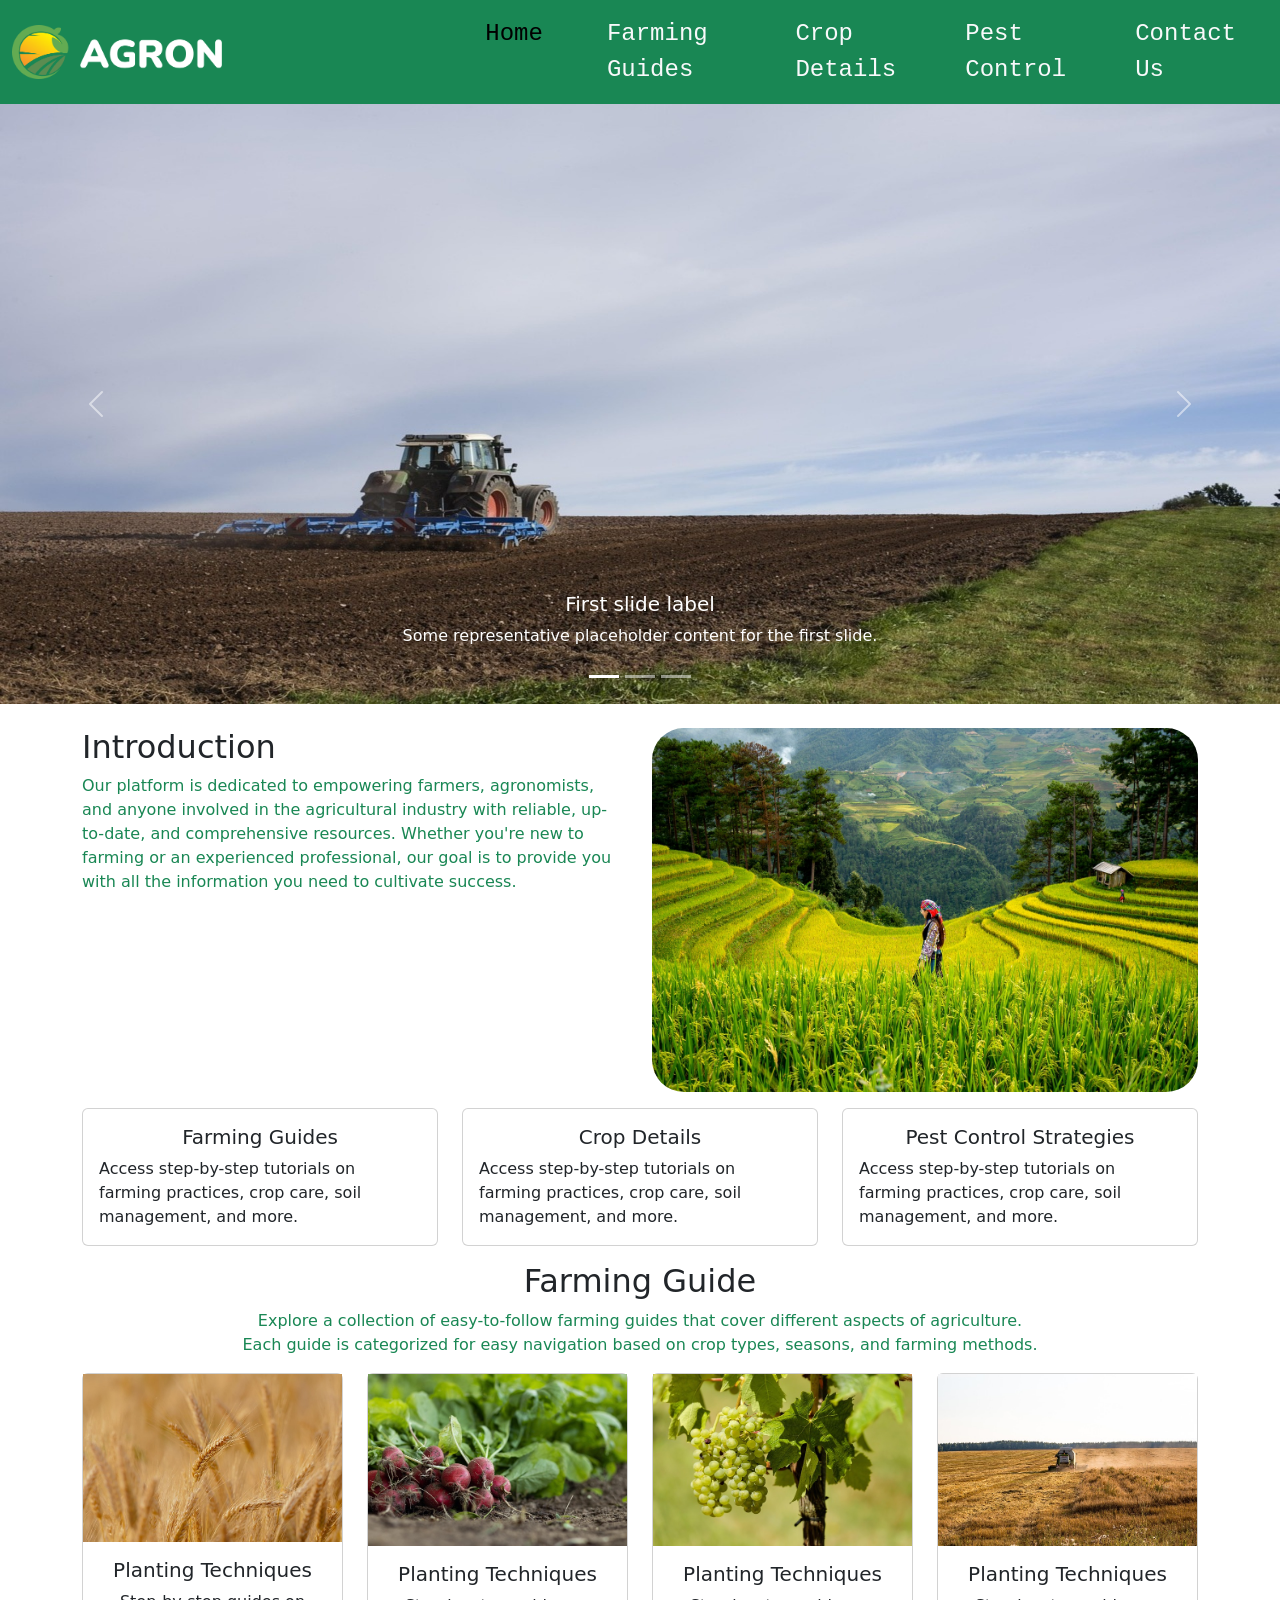
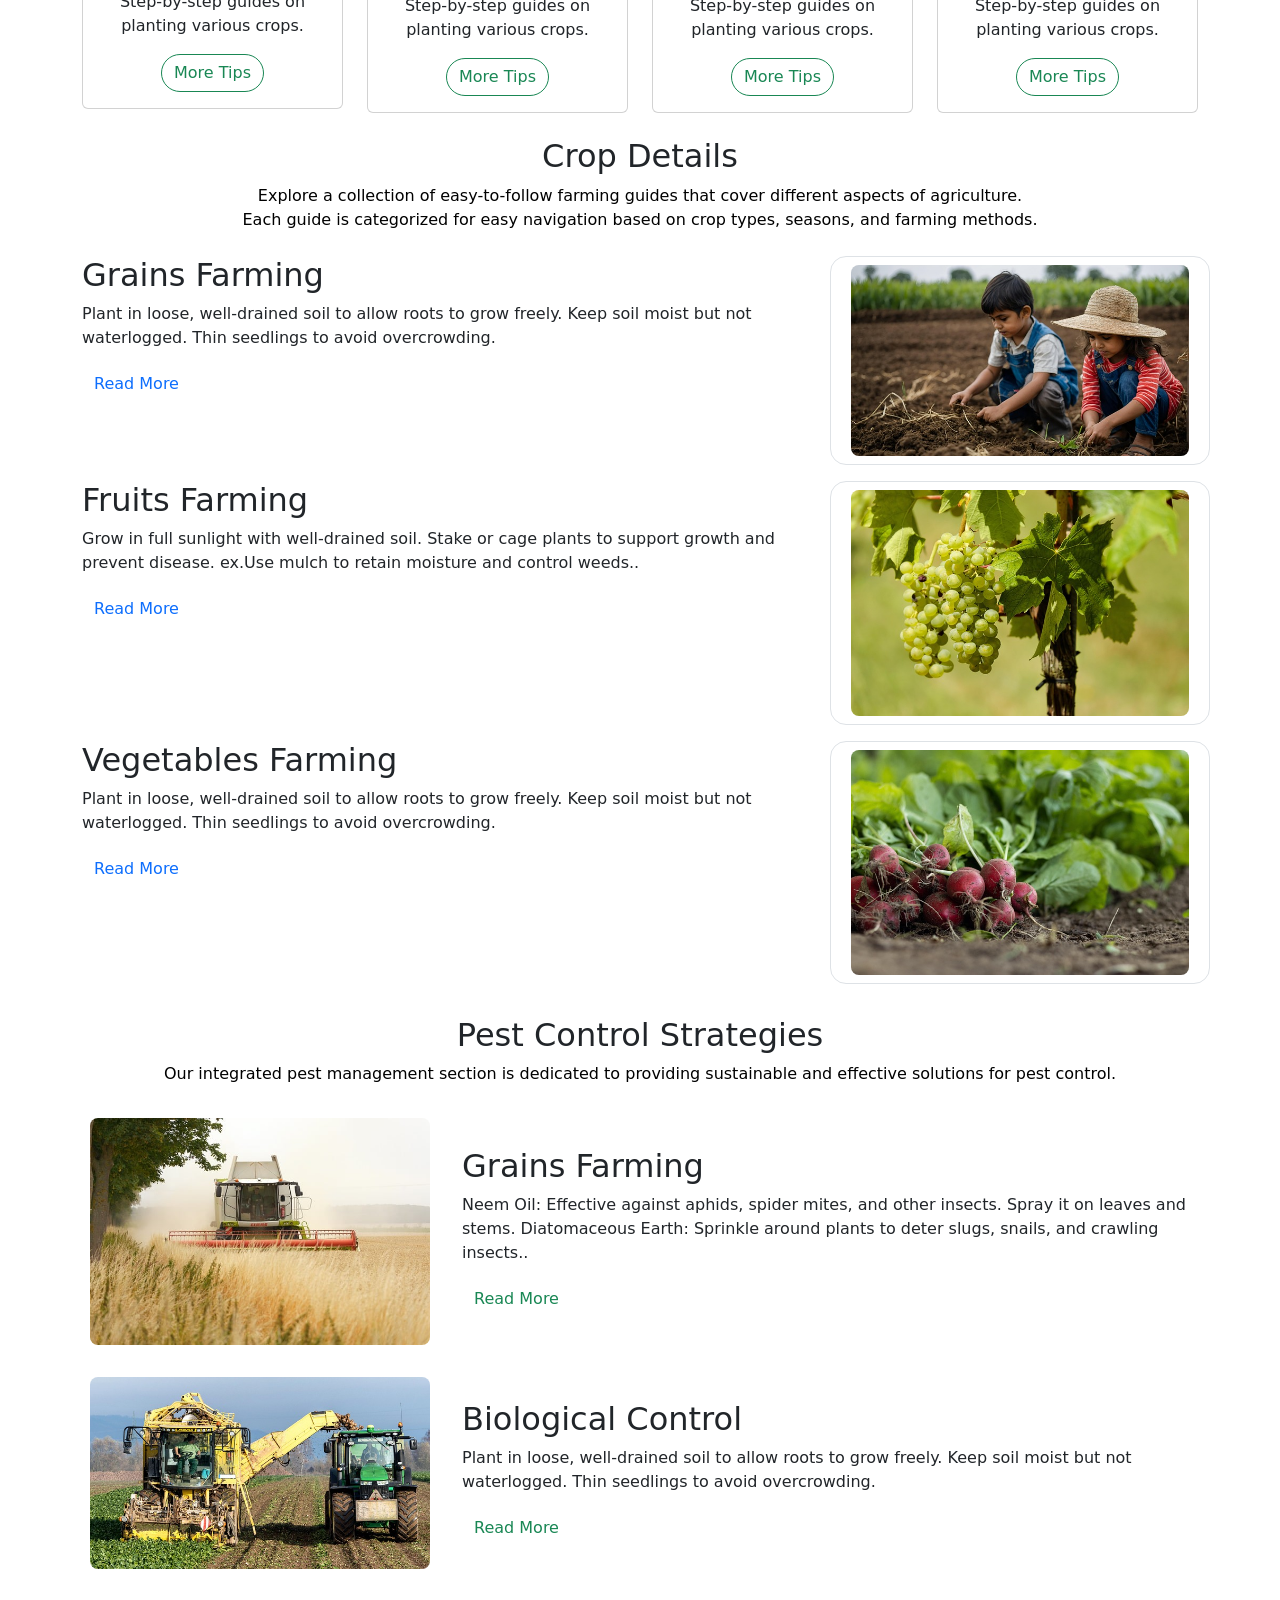
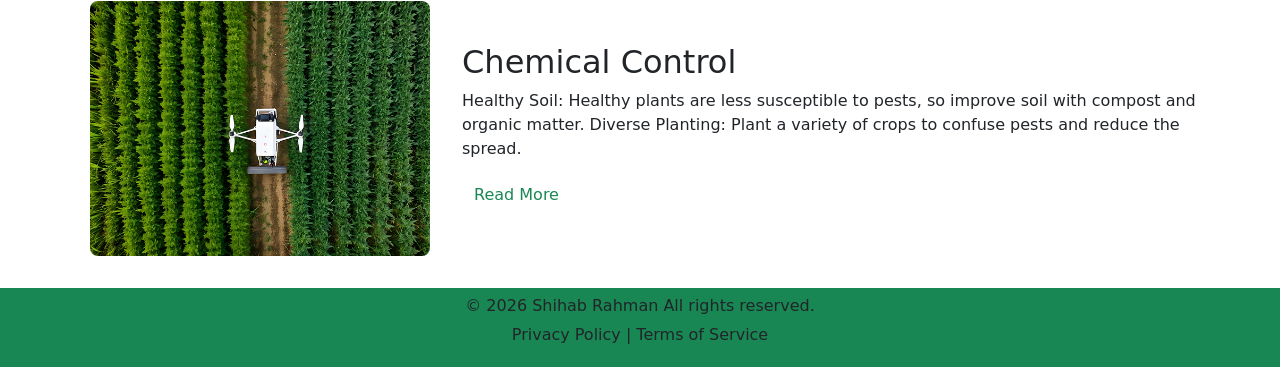
==== index.html @ a9e557a8 "Initial code upload" ====
<!doctype html>
<html lang="en">

<head>
    <meta charset="utf-8">
    <meta name="viewport" content="width=device-width, initial-scale=1">
    <title>AgroFarm Hub</title>
    <link href="https://cdn.jsdelivr.net/npm/bootstrap@5.3.8/dist/css/bootstrap.min.css" rel="stylesheet"
        integrity="sha384-sRIl4kxILFvY47J16cr9ZwB07vP4J8+LH7qKQnuqkuIAvNWLzeN8tE5YBujZqJLB" crossorigin="anonymous">
    <link rel="stylesheet" href="./assets/css/style.css">
</head>

<body>
    <header id="navbar-section" class="bg-success ">
        <nav class="navbar navbar-expand-lg ">
            <div class="container-fluid">
                <a class="navbar-brand" href="#"><img src="./assets/img/logo-light-xl.png" alt="" class="w-50"></a>
                <button class="navbar-toggler" type="button" data-bs-toggle="collapse" data-bs-target="#navbarNav"
                    aria-controls="navbarNav" aria-expanded="false" aria-label="Toggle navigation">
                    <span class="navbar-toggler-icon"></span>
                </button>
                <div class="collapse navbar-collapse" id="navbarNav">
                    <ul class="navbar-nav ms-auto fs-4 font-monospace">
                        <li class="nav-item px-4">
                             <a class="nav-link active" aria-current="page" href="index.html">Home</a>
                        </li>
                        <li class="nav-item px-4">
                            <a class="nav-link text-light" href="Farming-guides.html">Farming Guides</a>
                        </li>
                        <li class="nav-item px-4">
                            <a class="nav-link text-light" href="Crop-details.html">Crop Details</a>
                        </li>
                        <li class="nav-item px-4">
                            <a class="nav-link text-light" href="Pest-Control.html">Pest Control</a>
                        </li>
                        <li class="nav-item px-4">
                            <a class="nav-link text-light" href="Contact-Us.html">Contact Us</a>
                        </li>

                    </ul>
                </div>
            </div>
        </nav>
    </header>
    <section id="banner" class="mb-4">
        <div id="carouselExampleCaptions" class="carousel slide">
            <div class="carousel-indicators">
                <button type="button" data-bs-target="#carouselExampleCaptions" data-bs-slide-to="0" class="active"
                    aria-current="true" aria-label="Slide 1"></button>
                <button type="button" data-bs-target="#carouselExampleCaptions" data-bs-slide-to="1"
                    aria-label="Slide 2"></button>
                <button type="button" data-bs-target="#carouselExampleCaptions" data-bs-slide-to="2"
                    aria-label="Slide 3"></button>
            </div>
            <div class="carousel-inner">
                <div class="carousel-item active">
                    <img src="./assets/img/Banner.jpg" class="d-block w-100" alt="...">
                    <div class="carousel-caption d-none d-md-block">
                        <h5>First slide label</h5>
                        <p>Some representative placeholder content for the first slide.</p>
                    </div>
                </div>
                <div class="carousel-item">
                    <img src="./assets/img/banner-2.jpg" class="d-block w-100" alt="...">
                    <div class="carousel-caption d-none d-md-block">
                        <h5>Second slide label</h5>
                        <p>Some representative placeholder content for the second slide.</p>
                    </div>
                </div>
                <div class="carousel-item">
                    <img src="./assets/img/banner-3.jpg" class="d-block w-100" alt="...">
                    <div class="carousel-caption d-none d-md-block">
                        <h5>Third slide label</h5>
                        <p>Some representative placeholder content for the third slide.</p>
                    </div>
                </div>
            </div>
            <button class="carousel-control-prev" type="button" data-bs-target="#carouselExampleCaptions"
                data-bs-slide="prev">
                <span class="carousel-control-prev-icon" aria-hidden="true"></span>
                <span class="visually-hidden">Previous</span>
            </button>
            <button class="carousel-control-next" type="button" data-bs-target="#carouselExampleCaptions"
                data-bs-slide="next">
                <span class="carousel-control-next-icon" aria-hidden="true"></span>
                <span class="visually-hidden">Next</span>
            </button>
        </div>


    </section>
    <section id="introduction" class="my-3">
        <div class="container">
            <div class="row">
                <div class="col-md-6">
                    <h2>Introduction</h2>
                    <p class="text-success">Our platform is dedicated to empowering farmers, agronomists, and anyone
                        involved in the agricultural industry with reliable, up-to-date, and comprehensive resources.
                        Whether you're new to farming or an experienced professional, our goal is to provide you with
                        all the information you need to cultivate success.</p>
                </div>
                <div class="col-md-6">
                    <img src="./assets/img/chienba-women-9114238_1280.jpg " alt="" class="w-100 rounded-5">
                </div>
            </div>
        </div>
    </section>

    <section id="highlights" class="my-3">
        <div class="container">
            <div class="row">
                <div class="col-md-4">
                    <div class="card">
                        <div class="card-body">
                            <h5 class="card-title  text-center">Farming Guides</h5>
                            <p class="card-text">Access step-by-step tutorials on farming practices, crop care, soil
                                management, and more.
                            </p>

                        </div>
                    </div>
                </div>
                <div class="col-md-4">
                    <div class="card">
                        <div class="card-body">
                            <h5 class="card-title  text-center">Crop Details</h5>
                            <p class="card-text">Access step-by-step tutorials on farming practices, crop care, soil
                                management, and more.
                            </p>

                        </div>
                    </div>
                </div>
                <div class="col-md-4">
                    <div class="card">
                        <div class="card-body">
                            <h5 class="card-title  text-center">Pest Control Strategies</h5>
                            <p class="card-text">Access step-by-step tutorials on farming practices, crop care, soil
                                management, and more.
                            </p>

                        </div>
                    </div>
                </div>
            </div>
        </div>
    </section>

    <section id="farming-guide">
        <div class="container">
            <div class="head text-center">
                <h2>Farming Guide</h2>
                <p class="text-success">Explore a collection of easy-to-follow farming guides
                    that cover different aspects of agriculture. <br> Each guide is categorized for easy
                    navigation based on crop types, seasons, and farming methods.</p>
            </div>
            <div class="row">
                <div class="col-sm-4  col-md-3 col-lg-3 ">
                    <div class="card" >
                        <img src="./assets/img/farming  crop types card 1.jpg" class="w-100" alt="...">
                        <div class="card-body text-center ">
                            <h5 class="card-title">Planting Techniques</h5>
                            <p class="card-text">Step-by-step guides on planting various crops.</p>
                            <div>    
                                <a href="#" class="btn btn-outline-success rounded-5">More Tips</a>
                            </div>
                        </div>
                    </div>
                </div>
                <div class="col-sm-4  col-md-3 col-lg-3 ">
                    <div class="card" >
                        <img src="./assets/img/farming  crop types card 2.jpg" class="w-100" alt="...">
                        <div class="card-body text-center ">
                            <h5 class="card-title">Planting Techniques</h5>
                            <p class="card-text">Step-by-step guides on planting various crops.</p>
                            <div>    
                                <a href="#" class="btn btn-outline-success rounded-5">More Tips</a>
                            </div>
                        </div>
                    </div>
                </div>
                <div class="col-sm-4  col-md-3 col-lg-3 ">
                    <div class="card" >
                        <img src="./assets/img/farming  crop types card 3.jpg" class="w-100" alt="...">
                        <div class="card-body text-center ">
                            <h5 class="card-title">Planting Techniques</h5>
                            <p class="card-text">Step-by-step guides on planting various crops.</p>
                            <div>    
                                <a href="#" class="btn btn-outline-success rounded-5">More Tips</a>
                            </div>
                        </div>
                    </div>
                </div>
                <div class="col-sm-4  col-md-3 col-lg-3 ">
                    <div class="card" >
                        <img src="./assets/img/farming techniques card 4.jpg" class="w-100" alt="...">
                        <div class="card-body text-center ">
                            <h5 class="card-title">Planting Techniques</h5>
                            <p class="card-text">Step-by-step guides on planting various crops.</p>
                            <div>    
                                <a href="#" class="btn btn-outline-success rounded-5">More Tips</a>
                            </div>
                        </div>
                    </div>
                </div>
            </div>
        </div>
    </section>

    <section id="crop" class="my-4">
        <div class="container">
            <div class="head text-center">
                <h2>Crop Details</h2>
                <p class="text-black">Explore a collection of easy-to-follow farming guides
                    that cover different aspects of agriculture. <br> Each guide is categorized for easy
                    navigation based on crop types, seasons, and farming methods.</p>
            </div>
            <div class="row py-2">

                <div class="col-md-8">
                    <h2>Grains Farming</h2>
                    <p>Plant in loose, well-drained soil to allow roots to grow freely. Keep soil moist but not waterlogged. Thin seedlings to avoid overcrowding.</p>
                    <div class="button">
                        <button class="btn btn-outline-primary border-0 rounded-5">Read More</button>
                    </div>
                </div>
                <div class="col-md-4 border rounded-4">
                    <img src="./assets/img/farming practices card 1.jpg" alt="" class="w-100 rounded-4 p-2 ">
                </div>
            </div>
            <div class="row py-2">

                <div class="col-md-8">
                    <h2>Fruits Farming</h2>
                    <p>Grow in full sunlight with well-drained soil. Stake or cage plants to support growth and prevent disease. ex.Use mulch to retain moisture and control weeds..</p>
                    <div class="button">
                        <button class="btn btn-outline-primary border-0 rounded-5">Read More</button>
                    </div>
                </div>
                <div class="col-md-4 border rounded-4">
                    <img src="./assets/img/farming  crop types card 3.jpg" alt="" class="w-100 rounded-4 p-2 ">
                </div>
            </div>
            <div class="row py-2">

                <div class="col-md-8">
                    <h2>Vegetables Farming</h2>
                    <p>Plant in loose, well-drained soil to allow roots to grow freely. Keep soil moist but not waterlogged. Thin seedlings to avoid overcrowding.</p>
                    <div class="button">
                        <button class="btn btn-outline-primary border-0 rounded-5">Read More</button>
                    </div>
                </div>
                <div class="col-md-4 border rounded-4">
                    <img src="./assets/img/farming  crop types card 2.jpg" alt="" class="w-100 rounded-4 p-2 ">
                </div>
            </div>
        </div>
    </section>

    <section id="pest">
        <div class="container">
            <div class="head text-center">
                <h2>Pest Control Strategies</h2>
                <p class="text-black">Our integrated pest management section is dedicated
to providing sustainable and effective solutions for pest control.</p>
            </div>
            <div class="row py-2 align-items-center">
                <div class="col-md-4 rounded-4">
                    <img src="./assets/img/farming techniques card 1.jpg" alt="" class="w-100 rounded-4 p-2 ">
                </div>

                <div class="col-md-8">
                    <h2>Grains Farming</h2>
                    <p>Neem Oil: Effective against aphids, spider mites, and other insects. Spray it on leaves and stems. Diatomaceous Earth: Sprinkle around plants to deter slugs, snails, and crawling insects..</p>
                    <div class="button">
                        <button class="btn btn-outline-success border-0 rounded-5">Read More</button>
                    </div>
                </div>
                
            </div>
            <div class="row py-2 align-items-center">
                <div class="col-md-4 rounded-4">
                    <img src="./assets/img/farming techniques card 2.jpg" alt="" class="w-100 rounded-4 p-2 ">
                </div>

                <div class="col-md-8">
                    <h2>Biological Control</h2>
                    <p>Plant in loose, well-drained soil to allow roots to grow freely. Keep soil moist but not waterlogged. Thin seedlings to avoid overcrowding.</p>
                    <div class="button">
                        <button class="btn btn-outline-success border-0 rounded-5">Read More</button>
                    </div>
                </div>
                
            </div>
            <div class="row py-2 align-items-center">
                <div class="col-md-4 rounded-4">
                    <img src="./assets/img/farming techniques card 3.png" alt="" class="w-100 rounded-4 p-2 ">
                </div>

                <div class="col-md-8">
                    <h2>Chemical Control</h2>
                    <p>Healthy Soil: Healthy plants are less susceptible to pests, so improve soil with compost and organic matter. Diverse Planting: Plant a variety of crops to confuse pests and reduce the spread.</p>
                    <div class="button">
                        <button class="btn btn-outline-success border-0 rounded-5">Read More</button>
                    </div>
                </div>
                
            </div>

        </div>
    </section>

    <footer id="footer" class="bg-success  mt-3 pb-1 pt-2">
        <div class="container">
            <div class="text-center">
                <h6>© 2026 Shihab Rahman All rights reserved.</h6>
                <p>Privacy Policy | Terms of Service</p>
            </div>
        </div>
    </footer>
    <script src="https://cdn.jsdelivr.net/npm/bootstrap@5.3.8/dist/js/bootstrap.bundle.min.js"
        integrity="sha384-FKyoEForCGlyvwx9Hj09JcYn3nv7wiPVlz7YYwJrWVcXK/BmnVDxM+D2scQbITxI"
        crossorigin="anonymous"></script>
</body>

</html>
---- assets/css/style.css ----
*{
    margin: 0;
    padding: 0;
    box-sizing: border-box;
}
#navbar-section{
    position: sticky;
    top: 0;
    z-index: 999;
}
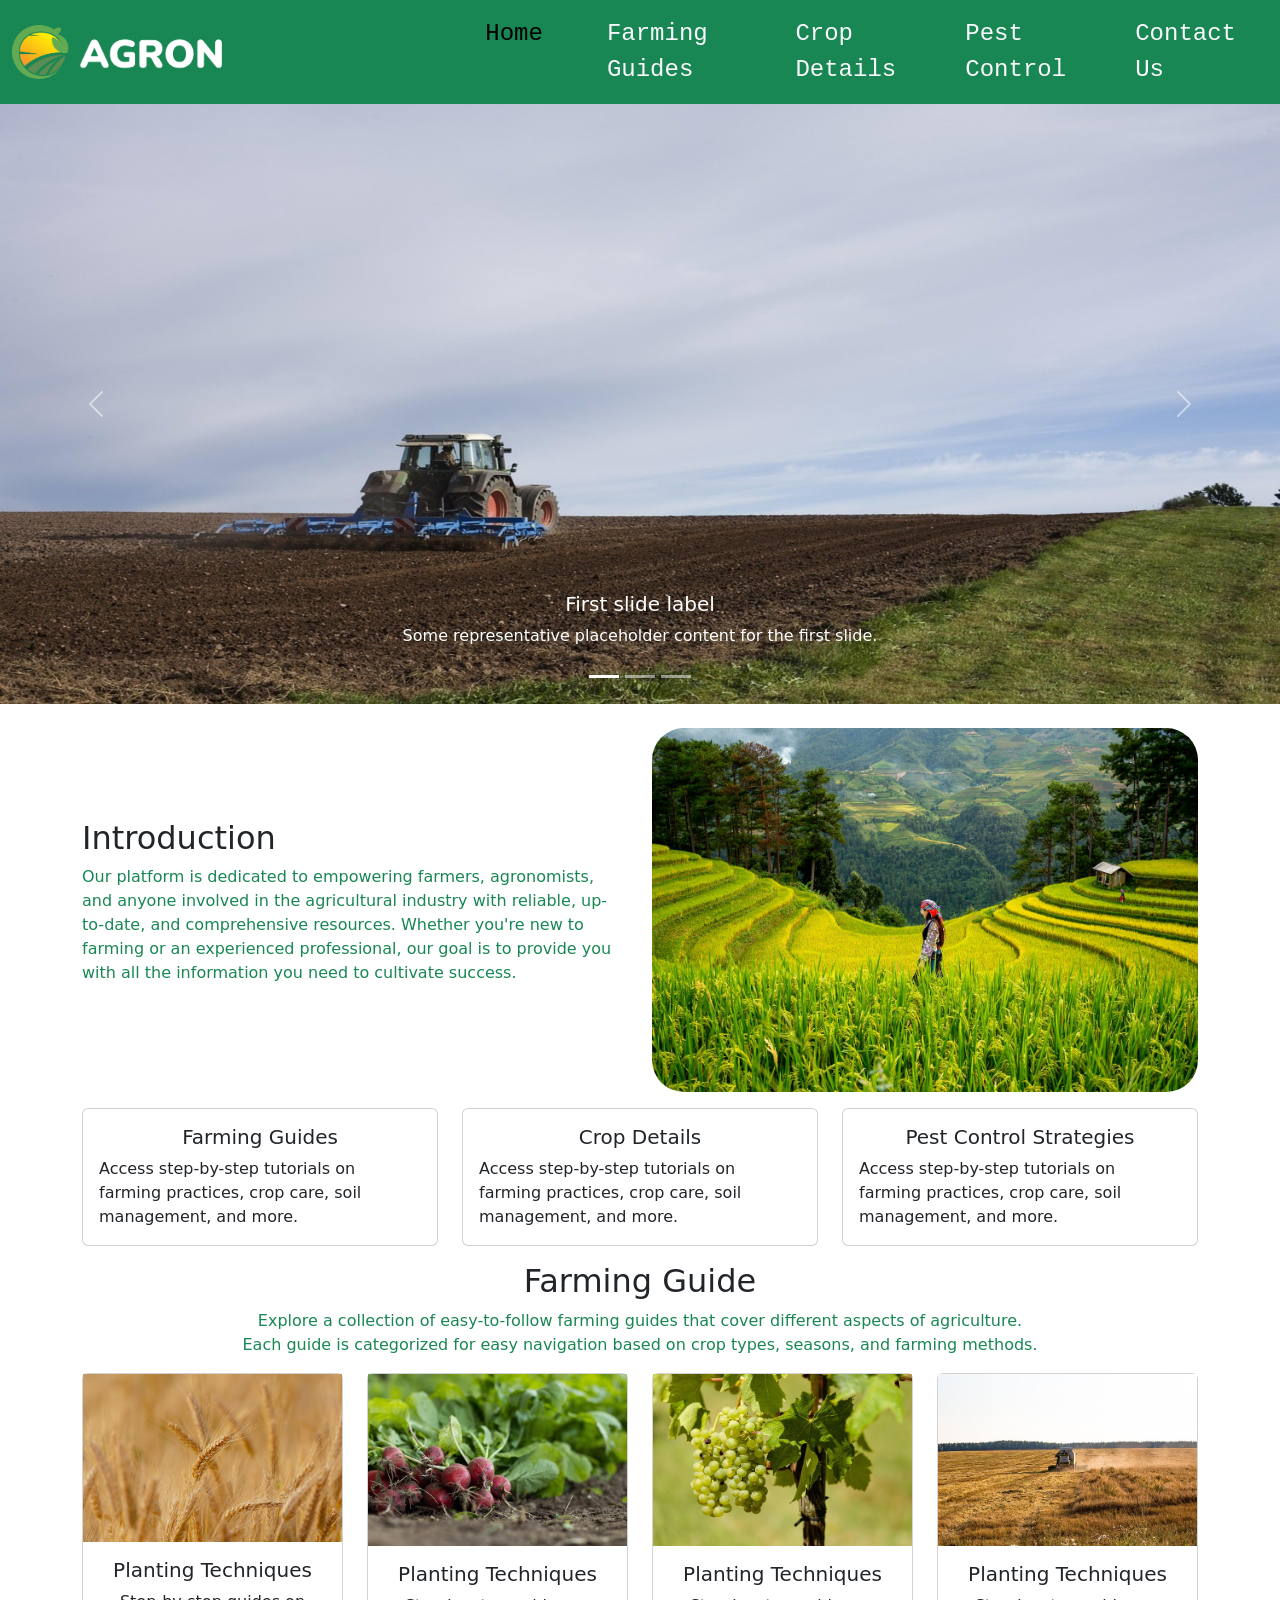
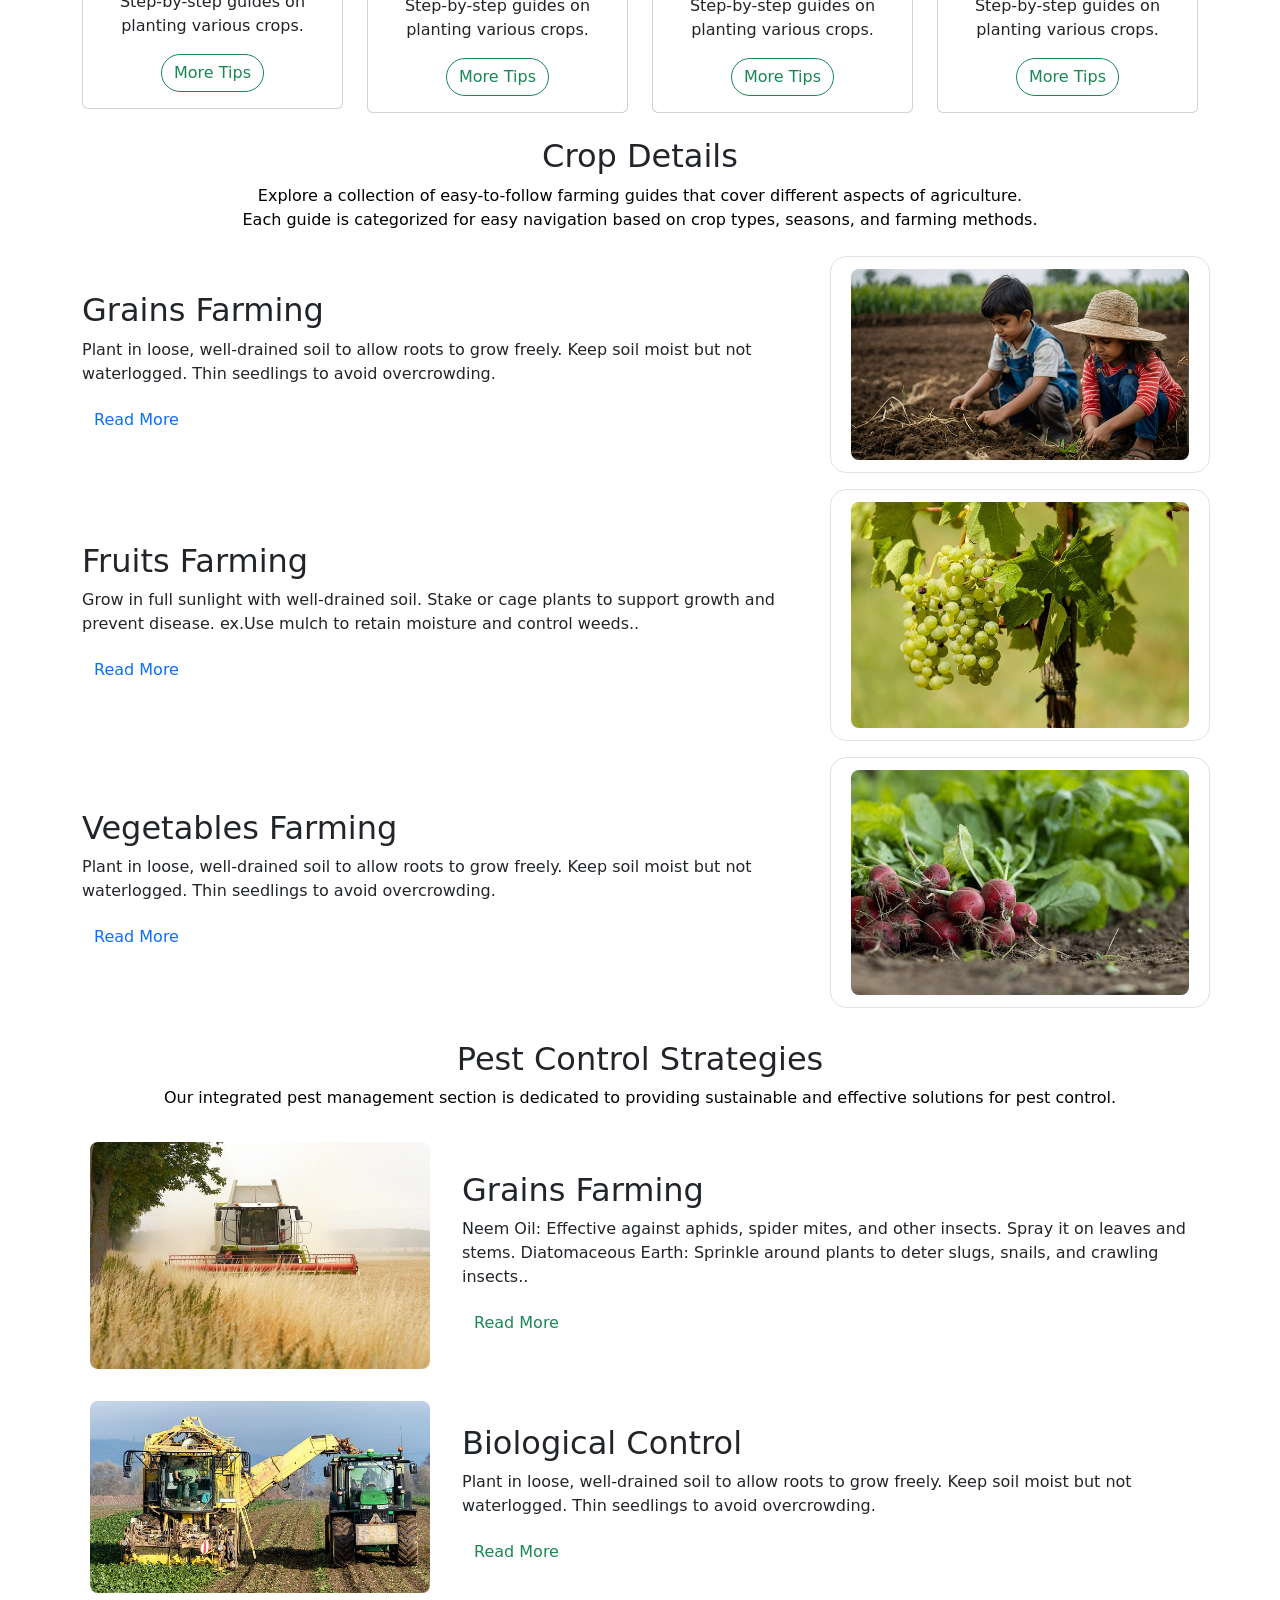
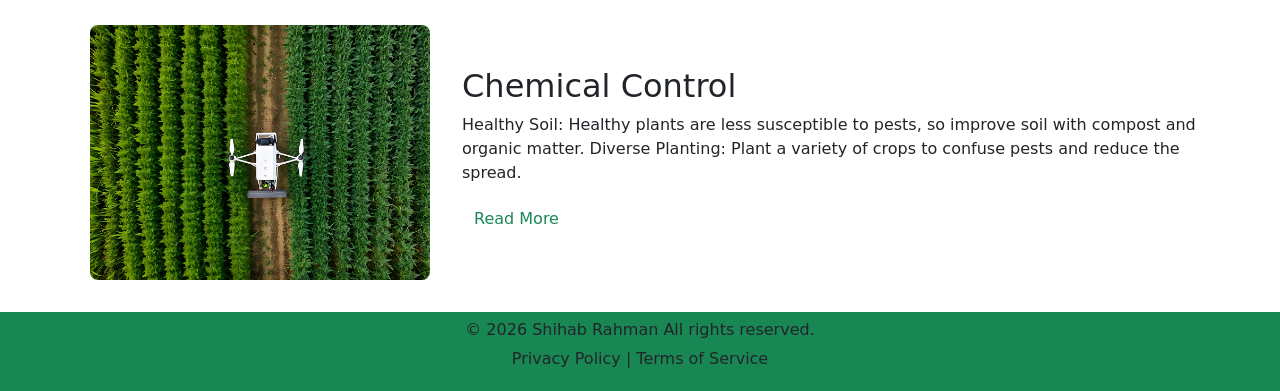
==== commit d27e5e6b: "Align items in farming sections for better layout" ====
--- a/index.html
+++ b/index.html
@@ -91,7 +91,7 @@
     </section>
     <section id="introduction" class="my-3">
         <div class="container">
-            <div class="row">
+            <div class="row align-items-center">
                 <div class="col-md-6">
                     <h2>Introduction</h2>
                     <p class="text-success">Our platform is dedicated to empowering farmers, agronomists, and anyone
@@ -215,7 +215,7 @@
                     that cover different aspects of agriculture. <br> Each guide is categorized for easy
                     navigation based on crop types, seasons, and farming methods.</p>
             </div>
-            <div class="row py-2">
+            <div class="row py-2  align-items-center">
 
                 <div class="col-md-8">
                     <h2>Grains Farming</h2>
@@ -224,11 +224,11 @@
                         <button class="btn btn-outline-primary border-0 rounded-5">Read More</button>
                     </div>
                 </div>
-                <div class="col-md-4 border rounded-4">
+                <div class="col-md-4 img-thumbnail rounded-4">
                     <img src="./assets/img/farming practices card 1.jpg" alt="" class="w-100 rounded-4 p-2 ">
                 </div>
             </div>
-            <div class="row py-2">
+            <div class="row py-2 align-items-center">
 
                 <div class="col-md-8">
                     <h2>Fruits Farming</h2>
@@ -237,11 +237,11 @@
                         <button class="btn btn-outline-primary border-0 rounded-5">Read More</button>
                     </div>
                 </div>
-                <div class="col-md-4 border rounded-4">
+                <div class="col-md-4 img-thumbnail rounded-4">
                     <img src="./assets/img/farming  crop types card 3.jpg" alt="" class="w-100 rounded-4 p-2 ">
                 </div>
             </div>
-            <div class="row py-2">
+            <div class="row py-2 align-items-center">
 
                 <div class="col-md-8">
                     <h2>Vegetables Farming</h2>
@@ -250,7 +250,7 @@
                         <button class="btn btn-outline-primary border-0 rounded-5">Read More</button>
                     </div>
                 </div>
-                <div class="col-md-4 border rounded-4">
+                <div class="col-md-4 img-thumbnail rounded-4">
                     <img src="./assets/img/farming  crop types card 2.jpg" alt="" class="w-100 rounded-4 p-2 ">
                 </div>
             </div>
@@ -323,4 +323,4 @@
         crossorigin="anonymous"></script>
 </body>
 
-</html>+</html>
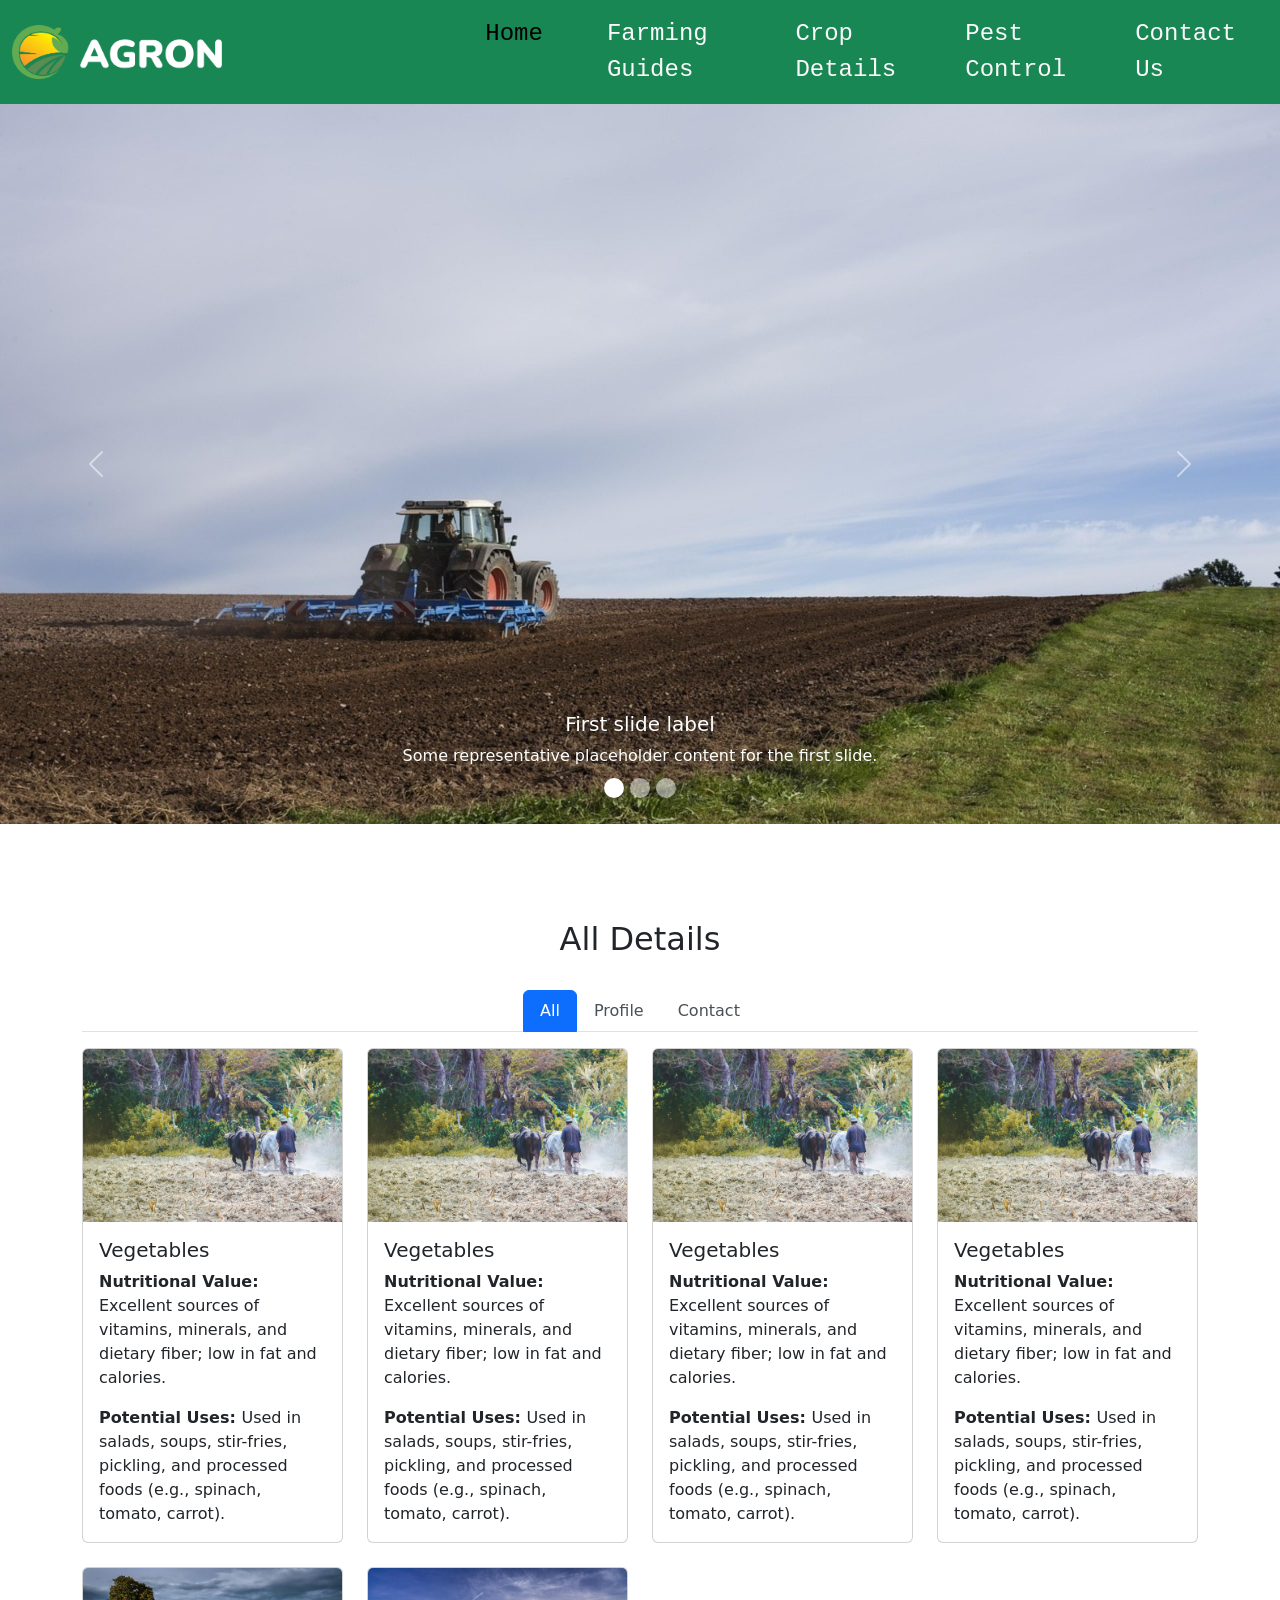
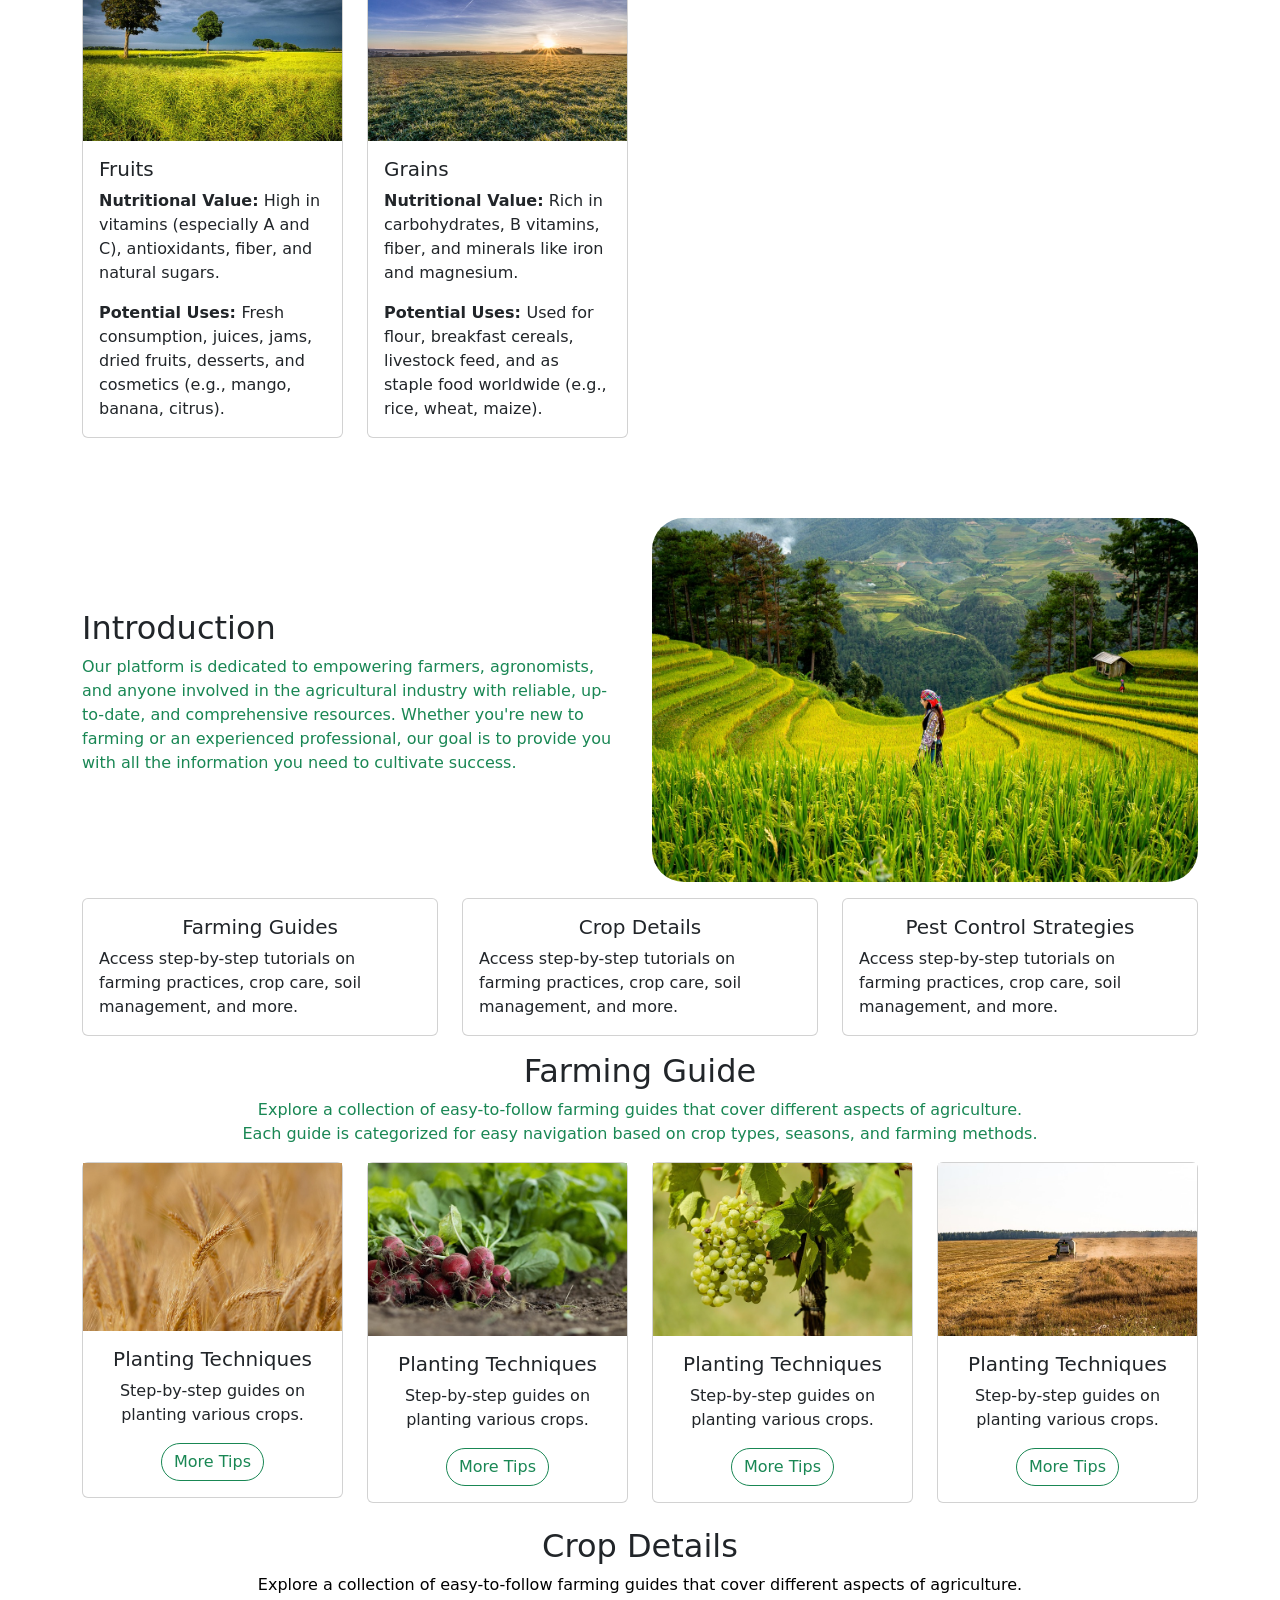
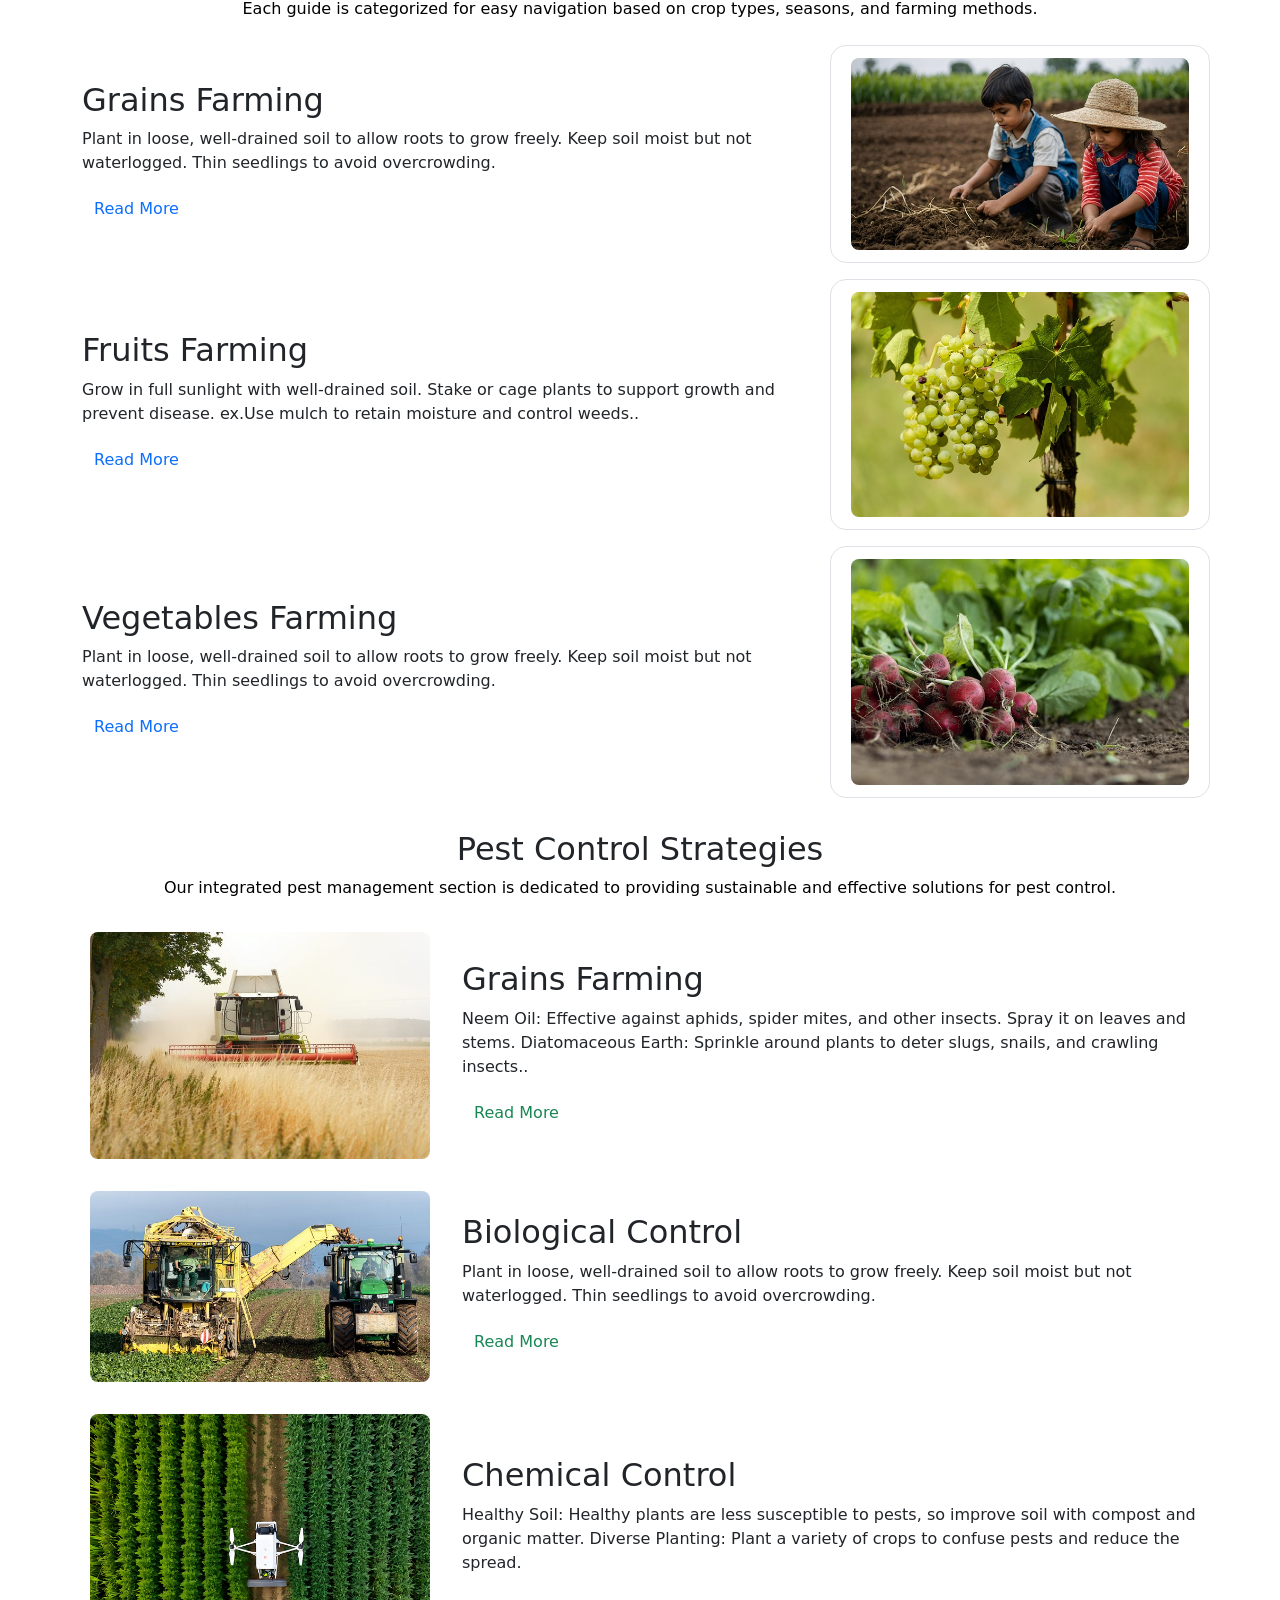
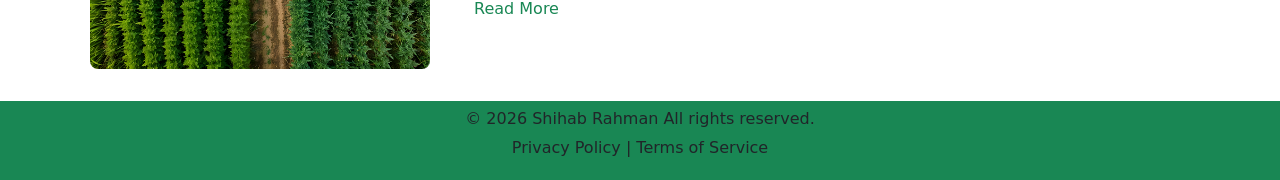
==== commit 9b058a86: "local changes save" ====
--- a/index.html
+++ b/index.html
@@ -89,6 +89,132 @@
 
 
     </section>
+    <section id="all-details" class="py-5">
+        <div class="all-heading text-center py-4">
+            <h2>All Details</h2>
+        </div>
+        
+    <div class="container">
+        <ul class="nav nav-tabs justify-content-center" id="myTab" role="tablist">
+            <li class="nav-item" role="presentation">
+                <button class="nav-link active " id="All-tab" data-bs-toggle="tab" data-bs-target="#All-tab-pane"
+                    type="button" role="tab" aria-controls="All-tab-pane" aria-selected="true">All</button>
+            </li>
+            <li class="nav-item" role="presentation">
+                <button class="nav-link" id="profile-tab" data-bs-toggle="tab" data-bs-target="#profile-tab-pane"
+                    type="button" role="tab" aria-controls="profile-tab-pane" aria-selected="false">Profile</button>
+            </li>
+            <li class="nav-item" role="presentation">
+                <button class="nav-link" id="contact-tab" data-bs-toggle="tab" data-bs-target="#contact-tab-pane"
+                    type="button" role="tab" aria-controls="contact-tab-pane" aria-selected="false">Contact</button>
+            </li>
+
+        </ul>
+        <div class="tab-content py-3" id="myTabContent">
+            <div class="tab-pane fade show active" id="All-tab-pane" role="tabpanel" aria-labelledby="All-tab"
+                tabindex="0">
+                <div class="row gy-4">
+                    <div class="col-md-3">
+                        <div class="card">
+                            <img src="./assets/img/farming  seasons card 3.jpg" class="card-img-top" alt="...">
+                            <div class="card-body">
+                                <h5 class="card-title">Vegetables</h5>
+                                <p class="card-text"><strong>Nutritional Value:</strong>
+                                    Excellent sources of vitamins, minerals, and dietary fiber; low in fat and calories.
+                                </p>
+                                <p class="card-text"><strong>Potential Uses: </strong>
+                                    Used in salads, soups, stir-fries, pickling, and processed foods (e.g., spinach,
+                                    tomato, carrot).</p>
+
+                            </div>
+                        </div>
+                    </div>
+                    <div class="col-md-3">
+                        <div class="card">
+                            <img src="./assets/img/farming  seasons card 3.jpg" class="card-img-top" alt="...">
+                            <div class="card-body">
+                                <h5 class="card-title">Vegetables</h5>
+                                <p class="card-text"><strong>Nutritional Value:</strong>
+                                    Excellent sources of vitamins, minerals, and dietary fiber; low in fat and calories.
+                                </p>
+                                <p class="card-text"><strong>Potential Uses: </strong>
+                                    Used in salads, soups, stir-fries, pickling, and processed foods (e.g., spinach,
+                                    tomato, carrot).</p>
+
+                            </div>
+                        </div>
+                    </div>
+                    <div class="col-md-3">
+                        <div class="card">
+                            <img src="./assets/img/farming  seasons card 3.jpg" class="card-img-top" alt="...">
+                            <div class="card-body">
+                                <h5 class="card-title">Vegetables</h5>
+                                <p class="card-text"><strong>Nutritional Value:</strong>
+                                    Excellent sources of vitamins, minerals, and dietary fiber; low in fat and calories.
+                                </p>
+                                <p class="card-text"><strong>Potential Uses: </strong>
+                                    Used in salads, soups, stir-fries, pickling, and processed foods (e.g., spinach,
+                                    tomato, carrot).</p>
+
+                            </div>
+                        </div>
+                    </div>
+                    <div class="col-md-3">
+                        <div class="card">
+                            <img src="./assets/img/farming  seasons card 3.jpg" class="card-img-top" alt="...">
+                            <div class="card-body">
+                                <h5 class="card-title">Vegetables</h5>
+                                <p class="card-text"><strong>Nutritional Value:</strong>
+                                    Excellent sources of vitamins, minerals, and dietary fiber; low in fat and calories.
+                                </p>
+                                <p class="card-text"><strong>Potential Uses: </strong>
+                                    Used in salads, soups, stir-fries, pickling, and processed foods (e.g., spinach,
+                                    tomato, carrot).</p>
+
+                            </div>
+                        </div>
+                    </div>
+                    <div class="col-md-3">
+                        <div class="card">
+                            <img src="./assets/img/farming  seasons card 1.jpg" class="card-img-top" alt="...">
+                            <div class="card-body">
+                                <h5 class="card-title">Fruits</h5>
+                                <p class="card-text"><strong>Nutritional Value:</strong>
+                                    High in vitamins (especially A and C), antioxidants, fiber, and natural sugars.</p>
+                                <p class="card-text"><strong>Potential Uses: </strong>
+                                    Fresh consumption, juices, jams, dried fruits, desserts, and cosmetics (e.g., mango,
+                                    banana, citrus).</p>
+
+                            </div>
+                        </div>
+                    </div>
+                    <div class="col-md-3">
+                        <div class="card">
+                            <img src="./assets/img/farming  seasons card 2.jpg" class="card-img-top" alt="...">
+                            <div class="card-body">
+                                <h5 class="card-title">Grains</h5>
+                                <p class="card-text"><strong>Nutritional Value:</strong>
+                                    Rich in carbohydrates, B vitamins, fiber, and minerals like iron and magnesium.</p>
+                                <p class="card-text"><strong>Potential Uses: </strong>
+                                    Used for flour, breakfast cereals, livestock feed, and as staple food worldwide
+                                    (e.g., rice, wheat, maize).</p>
+
+                            </div>
+                        </div>
+                    </div>
+                </div>
+
+            </div>
+            <div class="tab-pane fade" id="profile-tab-pane" role="tabpanel" aria-labelledby="profile-tab" tabindex="0">
+                ...</div>
+            <div class="tab-pane fade" id="contact-tab-pane" role="tabpanel" aria-labelledby="contact-tab" tabindex="0">
+                ...</div>
+            <div class="tab-pane fade" id="disabled-tab-pane" role="tabpanel" aria-labelledby="disabled-tab"
+                tabindex="0">...</div>
+        </div>
+    </div>
+
+    </section>
     <section id="introduction" class="my-3">
         <div class="container">
             <div class="row align-items-center">
--- a/assets/css/style.css
+++ b/assets/css/style.css
@@ -1,10 +1,54 @@
-*{
+* {
     margin: 0;
     padding: 0;
     box-sizing: border-box;
 }
-#navbar-section{
+
+
+#navbar-section {
     position: sticky;
     top: 0;
     z-index: 999;
+}
+
+#banner,
+#carouselExampleCaptions {
+    height: 80vh;
+    overflow: hidden;
+}
+
+#banner,
+#carouselExampleCaptions .carousel-item img {
+    width: 100%;
+    height: 80vh;
+}
+
+#banner img:hover{
+    transform: none;
+}
+
+
+.carousel-indicators .active,
+.carousel-indicators [data-bs-target] {
+    width: 20px;
+    height: 20px;
+    border-radius: 50%;
+}
+body img{
+    transition: 0.3s;
+}
+body img:hover{
+    transform: scale(1.1);
+}
+
+/* ট্যাব বাটনে যখন ক্লিক করা হবে (অর্থাৎ active থাকবে) */
+.nav-tabs .nav-link.active {
+    background-color: var(--bs-primary) !important; /* bg-primary কালার */
+    color: #fff !important;                        /* text-light কালার */
+    border-color: var(--bs-primary) !important;    /* বর্ডারের কালারও ম্যাচ করার জন্য */
+}
+
+/* মাউস হভার করলে বা নরমাল অবস্থায় দেখতে কেমন হবে (ঐচ্ছিক) */
+.nav-tabs .nav-link {
+    color: #495057; /* নরমাল টেক্সট কালার */
 }
